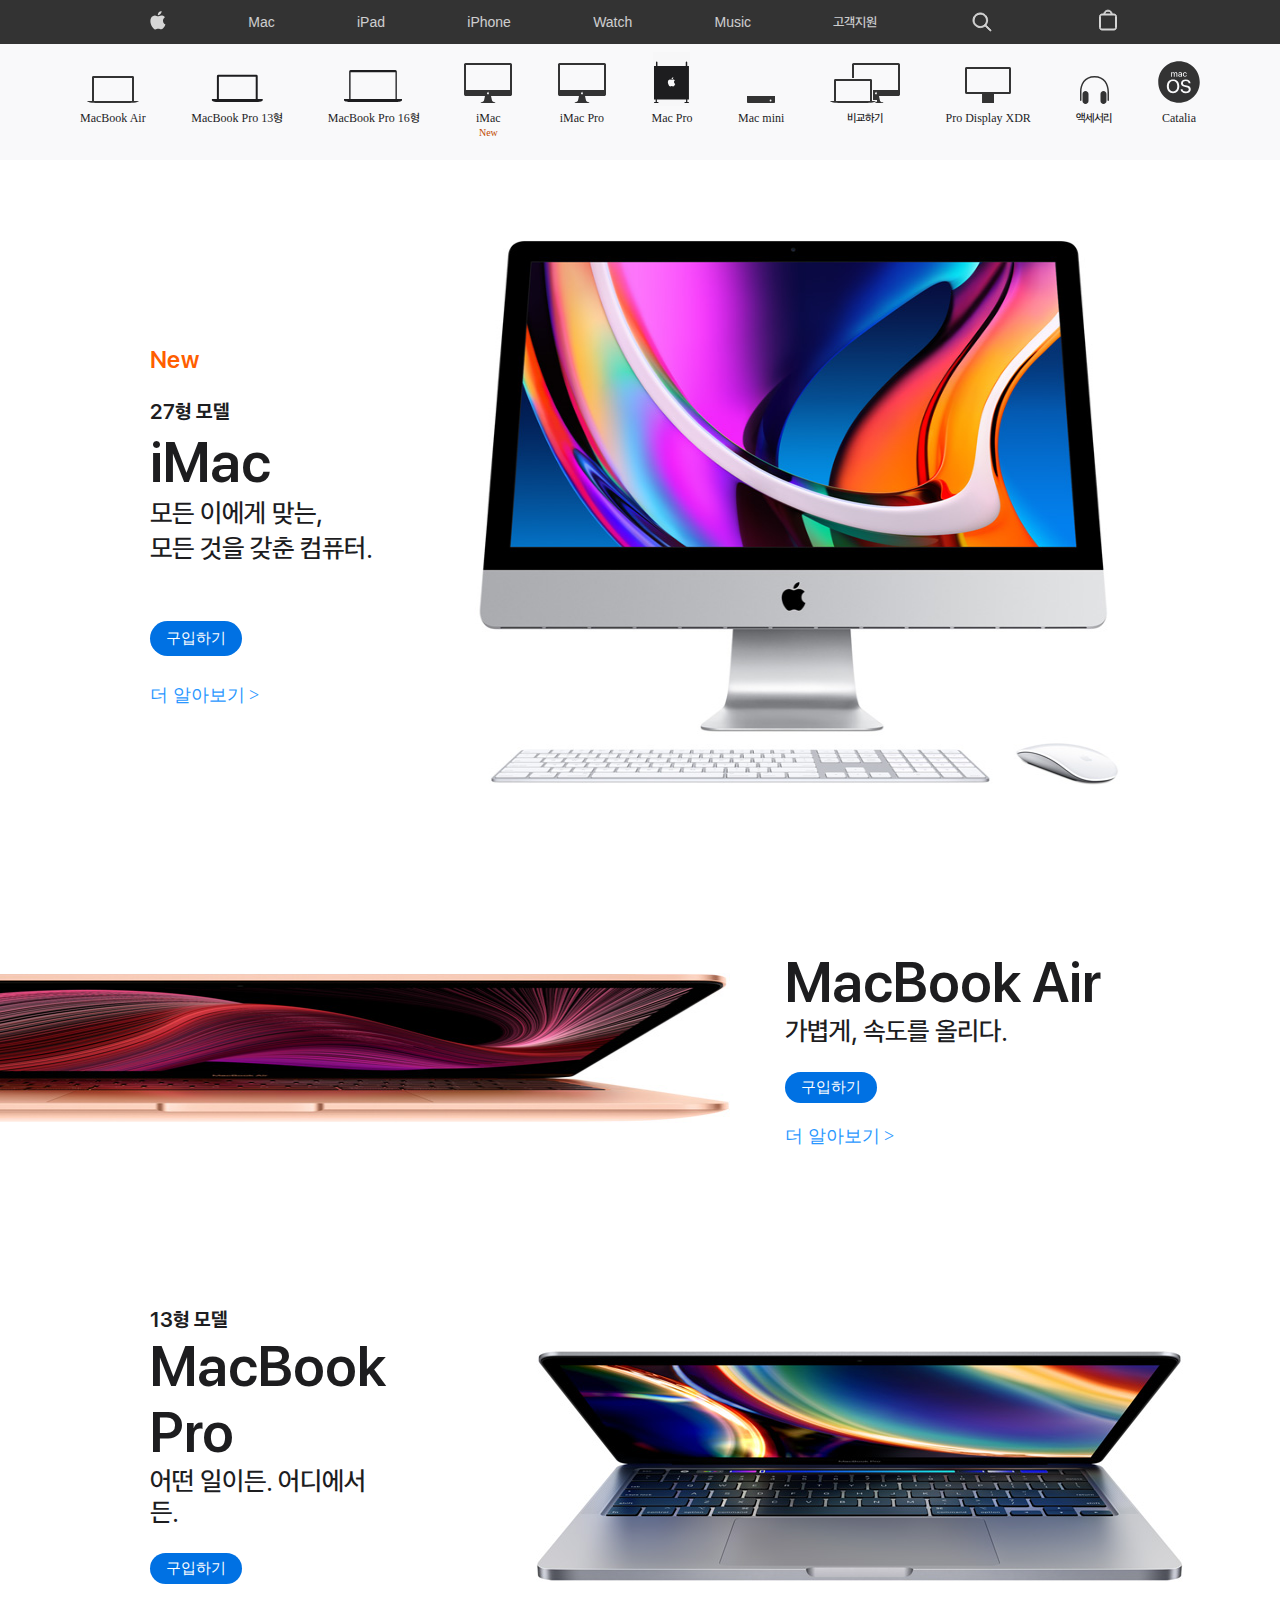
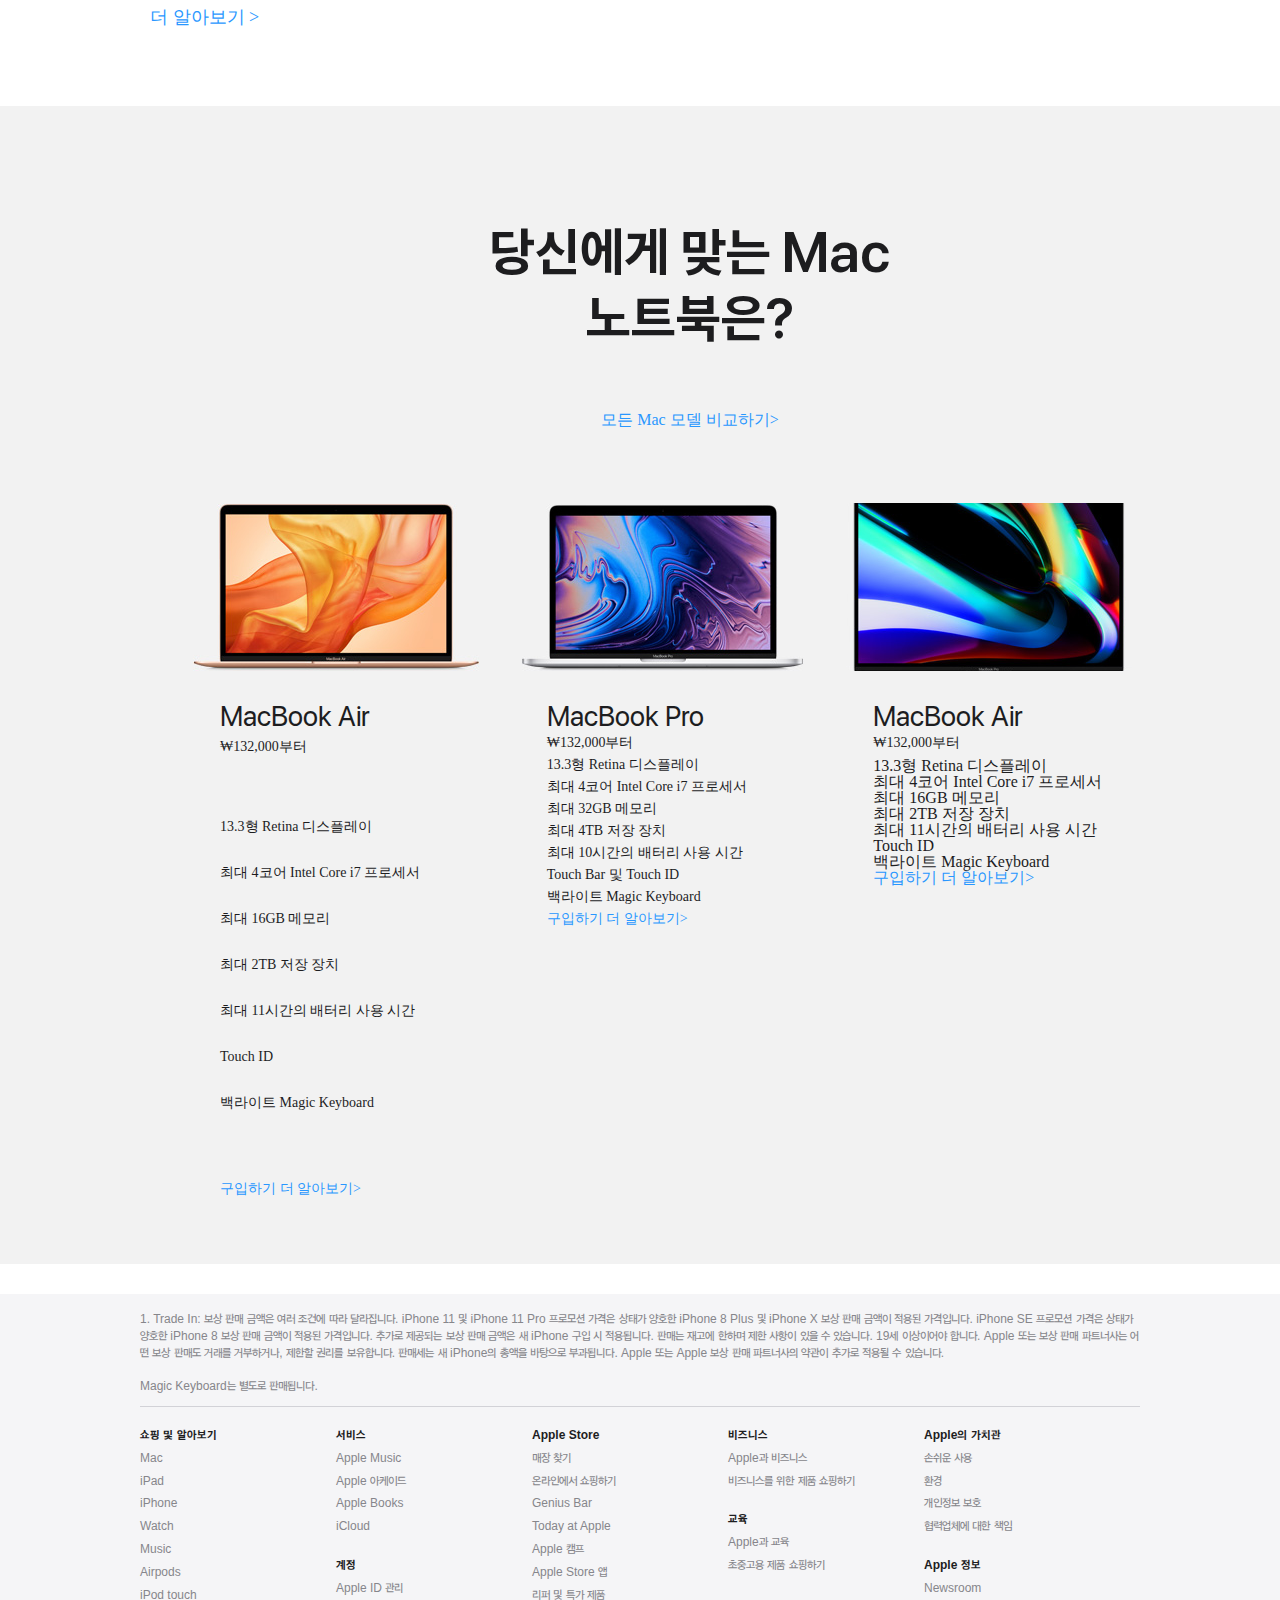
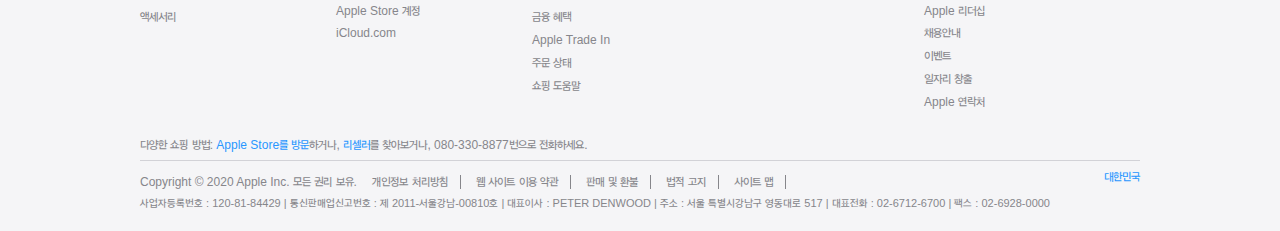
==== mac.html @ 5b9955ec "200908" ====
<html lang="en">
  <head>
    <title>Mac - Apple | by 영보</title>

    <meta charset="UTF-8" />
    <meta name="viewport" content="width=device-width, initial-scale=1.0" />

    <meta
      name="description"
      content="Apple이 제시하는 혁신적인 세상을 만나고, iPhone, iPad, Apple Watch, Mac 등을 구입하는 것은 물론, Apple 액세서리, 엔터테인먼트, 전문가 기기 지원에 대해서도 살펴볼 수 있습니다."
    />
    <meta
      name="keywords"
      content="iMac,iPhone,iPad, Macbook,Apple TV,macOS,Digital,Smartphone"
    />
    <meta name="author" content="Apple Inc." />

    <link rel="icon" type="image/x-icon" href="favicon.ico" />
    <link
      rel="icon"
      type="image/x-icon"
      href="../img/favicon_apple16.png"
      sizes="16x16"
    />

    <link rel="stylesheet" type="text/css" href="index.css" />
  </head>
  <body>
    <header>
      <!-- GNB / Global Navigation Bar -->
      <nav id="gnb">
        <ul class="nav_menu color_white_245">
          <li class="nav_menu_logo">
            <a href="index.html"><img src="img/nav_logo.svg" /></a>
          </li>
          <a href="../mac/mac.html" class="text_decoration_none">
            <li class="nav_menu_item">Mac</li>
          </a>
          <a href="../ipad/ipad.html">
            <li class="nav_menu_item">iPad</li>
          </a>
          <a href="../iphone/iphone.html">
            <li class="nav_menu_item">iPhone</li>
          </a>
          <a href="../watch/watch.html">
            <li class="nav_menu_item">Watch</li>
          </a>
          <a href="../music/music.html">
            <li class="nav_menu_item">Music</li>
          </a>
          <a href="../support/support.html">
            <li class="nav_menu_item">고객지원</li>
          </a>
          <a href="">
            <li class="nav_menu_item"><img src="img/nav_search.svg" /></li>
          </a>
          <a href="">
            <li class="nav_menu_item"><img src="img/nav_store.svg" /></li>
          </a>
        </ul>
      </nav>

      <!-- Mac Page LNB / Local Navigation Bar -->
      <nav id="lnb_mac">
        <ul class="lnb_menu">
          <li>
            <a href=""
              ><figure class="lnb_menu_icon_macbookair"></figure>
              <span>MacBook Air</span></a
            >
          </li>
          <li>
            <a href=""
              ><figure class="lnb_menu_icon_macbookpro13"></figure>
              <span>MacBook Pro 13형</span></a
            >
          </li>
          <li>
            <a href=""
              ><figure class="lnb_menu_icon_macbookpro16"></figure>
              <span>MacBook Pro 16형</span></a
            >
          </li>
          <li>
            <a href=""
              ><figure class="lnb_menu_icon_imac"></figure>
              <span>iMac</span> <span class="lnb_menu_span_new">New</span></a
            >
          </li>
          <li>
            <a href=""
              ><figure class="lnb_menu_icon_imacpro"></figure>
              <span>iMac Pro</span></a
            >
          </li>
          <li>
            <a href=""
              ><figure class="lnb_menu_icon_macpro"></figure>
              <span>Mac Pro</span></a
            >
          </li>
          <li>
            <a href=""
              ><figure class="lnb_menu_icon_macmini"></figure>
              <span>Mac mini</span></a
            >
          </li>
          <li>
            <a href=""
              ><figure class="lnb_menu_icon_maccomp"></figure>
              <span>비교하기</span></a
            >
          </li>
          <li>
            <a href=""
              ><figure class="lnb_menu_icon_prodisplayxdr"></figure>
              <span>Pro Display XDR</span></a
            >
          </li>
          <li>
            <a href=""
              ><figure class="lnb_menu_icon_macacc"></figure>
              <span>액세서리</span></a
            >
          </li>
          <li>
            <a href=""
              ><figure class="lnb_menu_icon_macosx"></figure>
              <span>Catalia</span></a
            >
          </li>
        </ul>
      </nav>
    </header>

    <main>
      <section id="hero">
        <div class="hero_imac_wrap">
          <div class="hero_imac_text">
            <h2>
              <span class="h2_New"> New </span>
              <span class="h2_subtitle_21"> 27형 모델 </span>
              iMac
            </h2>
            <h3>
              모든 이에게 맞는,<br />
              모든 것을 갖춘 컴퓨터.
            </h3>
            <div class="hero_imac_link">
              <a href="" class="hero_imac_link_buy">구입하기</a>
            </div>
            <div class="hero_imac_more"><a href="">더 알아보기 &#62; </a></div>
          </div>
          <div class="hero_imac_img">
            <!-- <img src="mac/img/hero_imac.jpg" /> -->
            <figure></figure>
          </div>
        </div>

        <div class="hero_macbookair_wrap">
          <div class="hero_macbookair_img">
            <!-- <img src="mac/img/hero_imac.jpg" /> -->
            <figure></figure>
          </div>
          <div class="hero_macbookair_text">
            <h2>MacBook Air</h2>
            <h3>가볍게, 속도를 올리다.</h3>
            <div class="hero_macbookair_link">
              <a href="" class="hero_macbookair_link_buy">구입하기</a>
            </div>
            <div class="hero_macbookair_more">
              <a href="">더 알아보기 &#62; </a>
            </div>
          </div>
        </div>

        <div class="hero_macbookpro_wrap">
          <div class="hero_macbookpro_text">
            <div class="hero_macbookpro_text-inside">
              <span class="h2_subtitle_21">13형 모델</span>
              <h2>MacBook Pro</h2>
              <h3>어떤 일이든. 어디에서든.</h3>
            </div>
            <div class="hero_macbookpro_link">
              <a href="" class="hero_macbookpro_link_buy">구입하기</a>
            </div>
            <div class="hero_macbookpro_more">
              <a href="">더 알아보기 &#62; </a>
            </div>
          </div>
          <div class="hero_macbookpro_img">
            <!-- <img src="mac/img/hero_macbookpro.jpg" /> -->
            <figure></figure>
          </div>
        </div>
      </section>

      <section id="macbook_compare">
        <div class="macbook_compare_wrap">
          <h2 class="macbook_compare_title">
            당신에게 맞는 Mac<br />노트북은?
          </h2>
          <div class="macbook_compare_link">
            <a href="">모든 Mac 모델 비교하기&#62;</a>
          </div>

          <div class="macbook_model_wrap">
            <div class="macbook_model_1">
              <div>
                <figure></figure>
                <h3>MacBook Air</h3>
                <h4>&#8361;132,000부터</h4>
              </div>

              <ul>
                <li>13.3형 Retina 디스플레이</li>
                <li>최대 4코어 Intel Core i7 프로세서</li>
                <li>최대 16GB 메모리</li>
                <li>최대 2TB 저장 장치</li>
                <li>최대 11시간의 배터리 사용 시간</li>
                <li>Touch ID</li>
                <li>백라이트 Magic Keyboard</li>
              </ul>

              <div class="macbook_model_1_link">
                <a href="">구입하기</a>
                <a href="">더 알아보기&#62;</a>
              </div>
            </div>

            <div class="macbook_model_2">
              <div>
                <figure></figure>
                <h3>MacBook Pro</h3>
                <h4>&#8361;132,000부터</h4>
              </div>

              <ul>
                <li>13.3형 Retina 디스플레이</li>
                <li>최대 4코어 Intel Core i7 프로세서</li>
                <li>최대 32GB 메모리</li>
                <li>최대 4TB 저장 장치</li>
                <li>최대 10시간의 배터리 사용 시간</li>
                <li>Touch Bar 및 Touch ID</li>
                <li>백라이트 Magic Keyboard</li>
              </ul>

              <div>
                <a href="">구입하기</a>
                <a href="">더 알아보기&#62;</a>
              </div>
            </div>

            <div class="macbook_model_3">
              <div>
                <figure></figure>
                <h3>MacBook Air</h3>
                <h4>&#8361;132,000부터</h4>
              </div>

              <ul>
                <li>13.3형 Retina 디스플레이</li>
                <li>최대 4코어 Intel Core i7 프로세서</li>
                <li>최대 16GB 메모리</li>
                <li>최대 2TB 저장 장치</li>
                <li>최대 11시간의 배터리 사용 시간</li>
                <li>Touch ID</li>
                <li>백라이트 Magic Keyboard</li>
              </ul>

              <div>
                <a href="">구입하기</a>
                <a href="">더 알아보기&#62;</a>
              </div>
            </div>
          </div>
        </div>
      </section>
    </main>

    <footer>
      <div class="footer_wrap">
        <p class="footer_note">
          1. Trade In: 보상 판매 금액은 여러 조건에 따라 달라집니다. iPhone 11
          및 iPhone 11 Pro 프로모션 가격은 상태가 양호한 iPhone 8 Plus 및 iPhone
          X 보상 판매 금액이 적용된 가격입니다. iPhone SE 프로모션 가격은 상태가
          양호한 iPhone 8 보상 판매 금액이 적용된 가격입니다. 추가로 제공되는
          보상 판매 금액은 새 iPhone 구입 시 적용됩니다. 판매는 재고에 한하며
          제한 사항이 있을 수 있습니다. 19세 이상이어야 합니다. Apple 또는 보상
          판매 파트너사는 어떤 보상 판매도 거래를 거부하거나, 제한할 권리를
          보유합니다. 판매세는 새 iPhone의 총액을 바탕으로 부과됩니다. Apple
          또는 Apple 보상 판매 파트너사의 약관이 추가로 적용될 수 있습니다.<br />
          <br />
          Magic Keyboard는 별도로 판매됩니다.
        </p>

        <div class="footer_menu">
          <!-- 전체 그룹핑 -->
          <div class="footer_menu_column">
            <!-- 1단 -->
            <ul class="footer_menu_group">
              <li class="footer_menu_item font_weight_600 color_gray_29">
                쇼핑 및 알아보기
              </li>
              <li class="footer_menu_item">
                <a href="" class="footer_menu_item_text">Mac</a>
              </li>
              <li class="footer_menu_item"><a href="">iPad</a></li>
              <li class="footer_menu_item"><a href="">iPhone</a></li>
              <li class="footer_menu_item"><a href="">Watch</a></li>
              <li class="footer_menu_item"><a href="">Music</a></li>
              <li class="footer_menu_item"><a href="">Airpods</a></li>
              <li class="footer_menu_item"><a href="">iPod touch</a></li>
              <li class="footer_menu_item"><a href="">액세서리</a></li>
            </ul>
          </div>
          <div class="footer_menu_column">
            <!-- 2단 -->
            <ul class="footer_menu_group">
              <li>서비스</li>
              <li><a href="">Apple Music</a></li>
              <li><a href="">Apple 아케이드</a></li>
              <li><a href="">Apple Books</a></li>
              <li><a href="">iCloud</a></li>
            </ul>
            <br />
            <ul class="footer_menu_group">
              <li>계정</li>
              <li><a href="">Apple ID 관리</a></li>
              <li><a href="">Apple Store 계정</a></li>
              <li><a href="">iCloud.com</a></li>
            </ul>
          </div>

          <div class="footer_menu_column">
            <!-- 3단 -->
            <ul class="footer_menu_group">
              <li>Apple Store</li>
              <li><a href="">매장 찾기</a></li>
              <li><a href="">온라인에서 쇼핑하기</a></li>
              <li><a href="">Genius Bar</a></li>
              <li><a href="">Today at Apple</a></li>
              <li><a href="">Apple 캠프</a></li>
              <li><a href="">Apple Store 앱</a></li>
              <li><a href="">리퍼 및 특가 제품</a></li>
              <li><a href="">금융 혜택</a></li>
              <li><a href="">Apple Trade In</a></li>
              <li><a href="">주문 상태</a></li>
              <li><a href="">쇼핑 도움말</a></li>
            </ul>
          </div>
          <div class="footer_menu_column">
            <!-- 4단 -->
            <ul class="footer_menu_group">
              <li>비즈니스</li>
              <li><a href="">Apple과 비즈니스</a></li>
              <li><a href="">비즈니스를 위한 제품 쇼핑하기</a></li>
            </ul>
            <br />
            <ul class="footer_menu_group">
              <li>교육</li>
              <li><a href="">Apple과 교육</a></li>
              <li><a href="">초중고용 제품 쇼핑하기</a></li>
            </ul>
          </div>
          <div class="footer_menu_column">
            <!-- 5단 -->
            <ul class="footer_menu_group">
              <li>Apple의 가치관</li>
              <li><a href="">손쉬운 사용</a></li>
              <li><a href="">환경</a></li>
              <li><a href="">개인정보 보호</a></li>
              <li><a href="">협력업체에 대한 책임</a></li>
            </ul>
            <br />
            <ul class="footer_menu_group">
              <li>Apple 정보</li>
              <li><a href="">Newsroom</a></li>
              <li><a href="">Apple 리더십</a></li>
              <li><a href="">채용안내</a></li>
              <li><a href="">이벤트</a></li>
              <li><a href="">일자리 창출</a></li>
              <li><a href="">Apple 연락처</a></li>
            </ul>
          </div>
        </div>
        <!-- 전체 메뉴 그룹 닫음 -->

        <p class="footer_contact">
          다양한 쇼핑 방법: <a href="">Apple Store를 방문</a>하거나,
          <a href="">리셀러</a>를 찾아보거나, 080-330-8877번으로 전화하세요.
        </p>

        <div class="footer_copyright_wrap">
          <p class="footer_copyright">
            Copyright © 2020 Apple Inc. 모든 권리 보유.
            <a href="">개인정보 처리방침</a> <a href="">웹 사이트 이용 약관</a>
            <a href="">판매 및 환불</a> <a href="">법적 고지</a>
            <a href="">사이트 맵</a>
          </p>
          <p class="footer_global"><a href="">대한민국</a></p>
        </div>

        <p class="footer_address">
          <span>사업자등록번호 : 120-81-84429 |</span>
          <span>통신판매업신고번호 : 제 2011-서울강남-00810호 |</span>
          <span>대표이사 : PETER DENWOOD |</span>
          <span>주소 : 서울 특별시강남구 영동대로 517 |</span>
          <span>대표전화 : 02-6712-6700 |</span>
          <span>팩스 : 02-6928-0000</span>
        </p>
      </div>
    </footer>
  </body>
</html>
---- index.css ----
@import "reset.css";
@import "common.css";
@import "mac/mac.css";

/* 전체 스타일 */
* {
  margin: 0;
}
body {
  color: rgb(29, 29, 31);
}

/* 요소 스타일 */

/* @font-face {
         font-family: SF;
         src:url('../font/SFProKRDisplay_regular.woff2');
         } */

/* @import url('https://fonts.googleapis.com/css2?family=Nanum+Myeongjo&display=swap'); */

/* @import url('https://fonts.googleapis.com/css2?family=Noto+Sans+KR:wght@100&display=swap'); */

sup {
  font-size: 8px;
}

#alert {
  margin: 44px 0 0;
}

/*  고객 공지사항 클래스 */

.alert_banner {
  padding: 16px 0;
}

/*  Hero iPhoneSE 클래스 */

.hero_iphonese {
  padding-top: 47px;
  height: 645px;
  background-image: url("img/hero_iphonese.jpg");
  background-size: 80%;
  background-repeat: no-repeat;
  background-position: center;
  margin-bottom: 12px;
}

.link_more_wrap {
  width: 230px;
  margin: 14 auto 0;
  font-family: "SF Pro KR", sans-serif;
  font-size: 21px;
  font-weight: 400;
  font-style: normal;
  line-height: 32px;
  color: #2997ff;
}

.link_buy {
  margin: 0 0 0 18px;
}

/*  Hero iPhone11 클래스 */

.hero_iphone11 {
  padding-top: 44px;
  background-image: url("img/hero_iphone11.jpg");
  height: 662px;
  background-size: 280%;
  background-repeat: no-repeat;
  background-position: center bottom;
  margin-bottom: 12px;
}

/*  Hero iPad Pro 클래스 */

.hero_ipadpro {
  padding-top: 44px;
  background-image: url("img/hero_ipadpro.jpg");
  height: 662px;
  background-size: 280%;
  background-repeat: no-repeat;
  background-position: center;
  margin-bottom: 12px;
}

/* Promotion Wrap 클래스 */

.promotion_wrap {
  display: flex;
  padding: 0 12px;
}

/*  Promotion iMac 클래스 */

.promotion_imac {
  padding-top: 47px;

  background-image: url("img/promotion_imac.jpg");
  width: 50%;
  height: 535px;
  background-size: 100%;
  background-repeat: no-repeat;
  background-position: center bottom;
  margin-bottom: 12px;
  background-color: rgb(242, 242, 242);
}

.promotion_link_more_wrap {
  width: 200px;
  margin: 14 auto 0;
  font-family: "SF Pro KR", sans-serif;
  font-size: 17px;
  font-weight: 400;
  font-style: normal;
  line-height: 21px;
  color: #2997ff;
}

.promotion_link_buy {
  margin: 0 0 0 28px;
}

/*  Promotion iPhone11 Pro 클래스 */

.promotion_iphone11pro {
  padding-top: 47px;
  background-image: url("img/promotion_iphone11pro.jpg");
  width: 50%;
  height: 535px;
  background-size: cover;
  background-repeat: no-repeat;
  background-position: center bottom;
  margin-bottom: 12px;
  background-color: rgb(29, 29, 31);
  margin: 0 0 0 12px;
}

.promotion_link_more_wrap {
  width: 200px;
  margin: 14 auto 0;
  font-family: "SF Pro KR", sans-serif;
  font-size: 17px;
  font-weight: 400;
  font-style: normal;
  line-height: 21px;
  color: #2997ff;
}

.promotion_link_buy {
  margin: 0 0 0 28px;
}

/*  Promotion Watch 클래스 */

.promotion_watch {
  padding-top: 47px;
  background-image: url("img/promotion_watch.jpg");
  width: 50%;
  height: 535px;
  background-size: 100%;
  background-repeat: no-repeat;
  background-position: center bottom;
  margin-bottom: 12px;
  background-color: rgb(250, 250, 250);
}

/*  Promotion Macbook Pro 클래스 */

.promotion_macbookpro {
  padding-top: 47px;
  background-image: url("img/promotion_macbookpro.jpg");
  width: 50%;
  height: 535px;
  background-size: cover;
  background-repeat: no-repeat;
  background-position: center bottom;
  margin-bottom: 12px;
  background-color: rgb(22, 22, 23);
  margin: 0 0 0 12px;
}

/*  Promotion Airpods 클래스 */

.promotion_airpods {
  padding-top: 47px;
  background-image: url("img/promotion_airpods.jpg");
  width: 50%;
  height: 535px;
  background-size: 120%;
  background-repeat: no-repeat;
  background-position: center bottom;
  margin-bottom: 12px;
  background-color: rgb(250, 250, 250);
}

/*  Promotion Opensales 클래스 */

.promotion_opensales {
  padding-top: 47px;
  background-image: url("img/promotion_opensales.jpg");
  width: 50%;
  height: 535px;
  background-size: cover;
  background-repeat: no-repeat;
  background-position: center bottom;
  margin-bottom: 12px;
  background-color: rgb(250, 250, 250);
  margin: 0 0 0 12px;
}
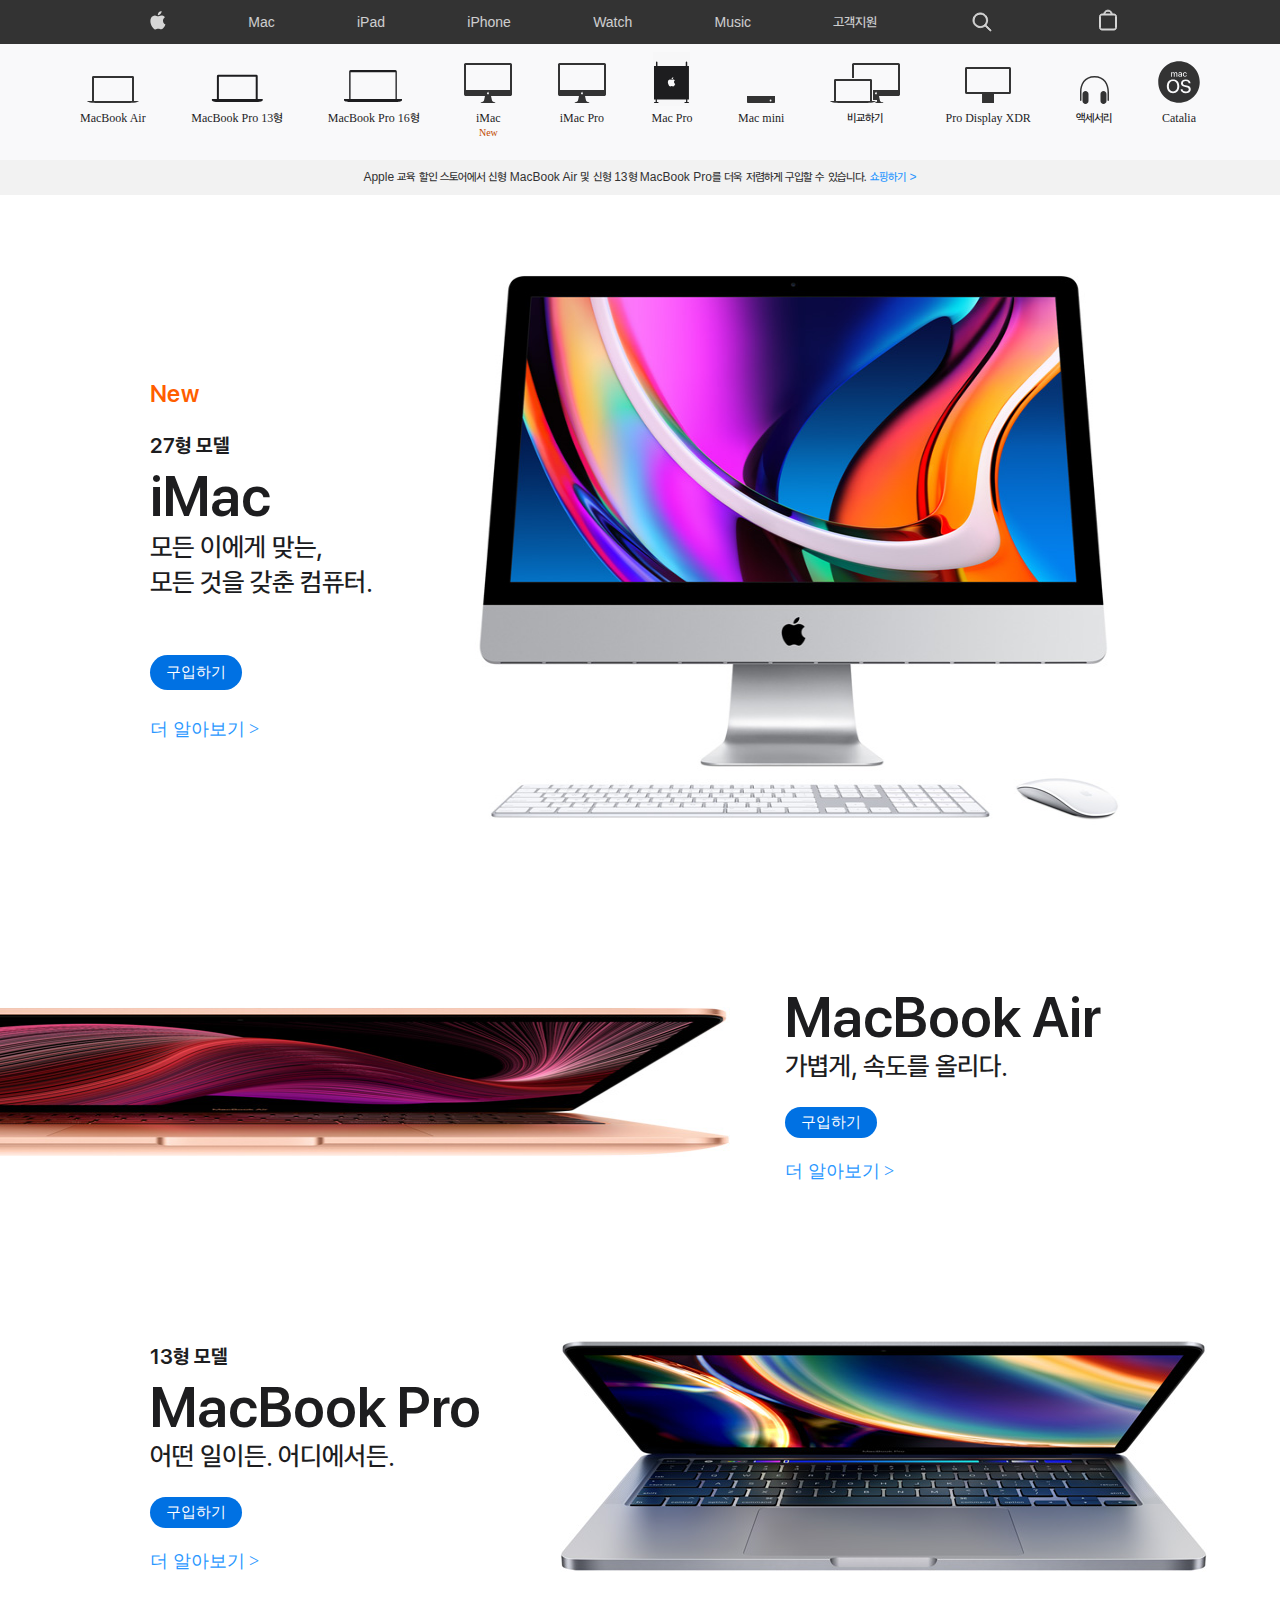
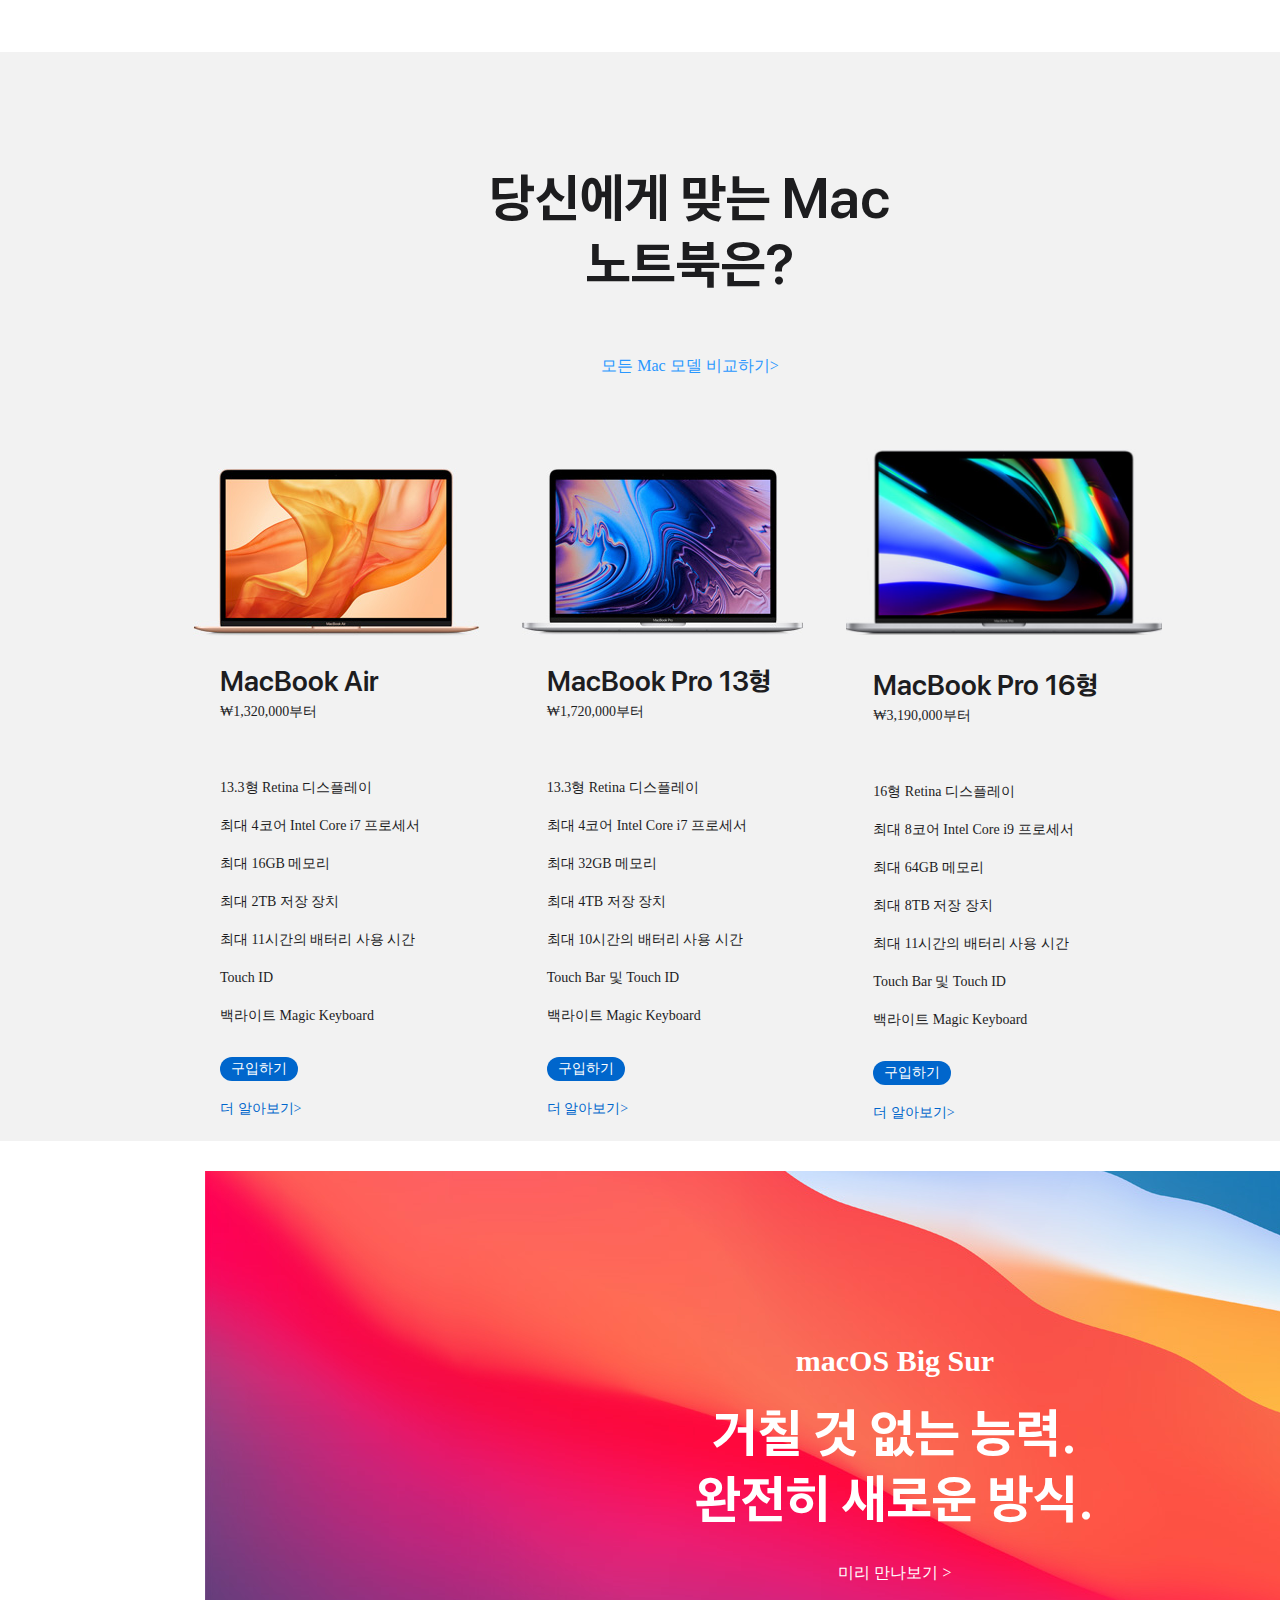
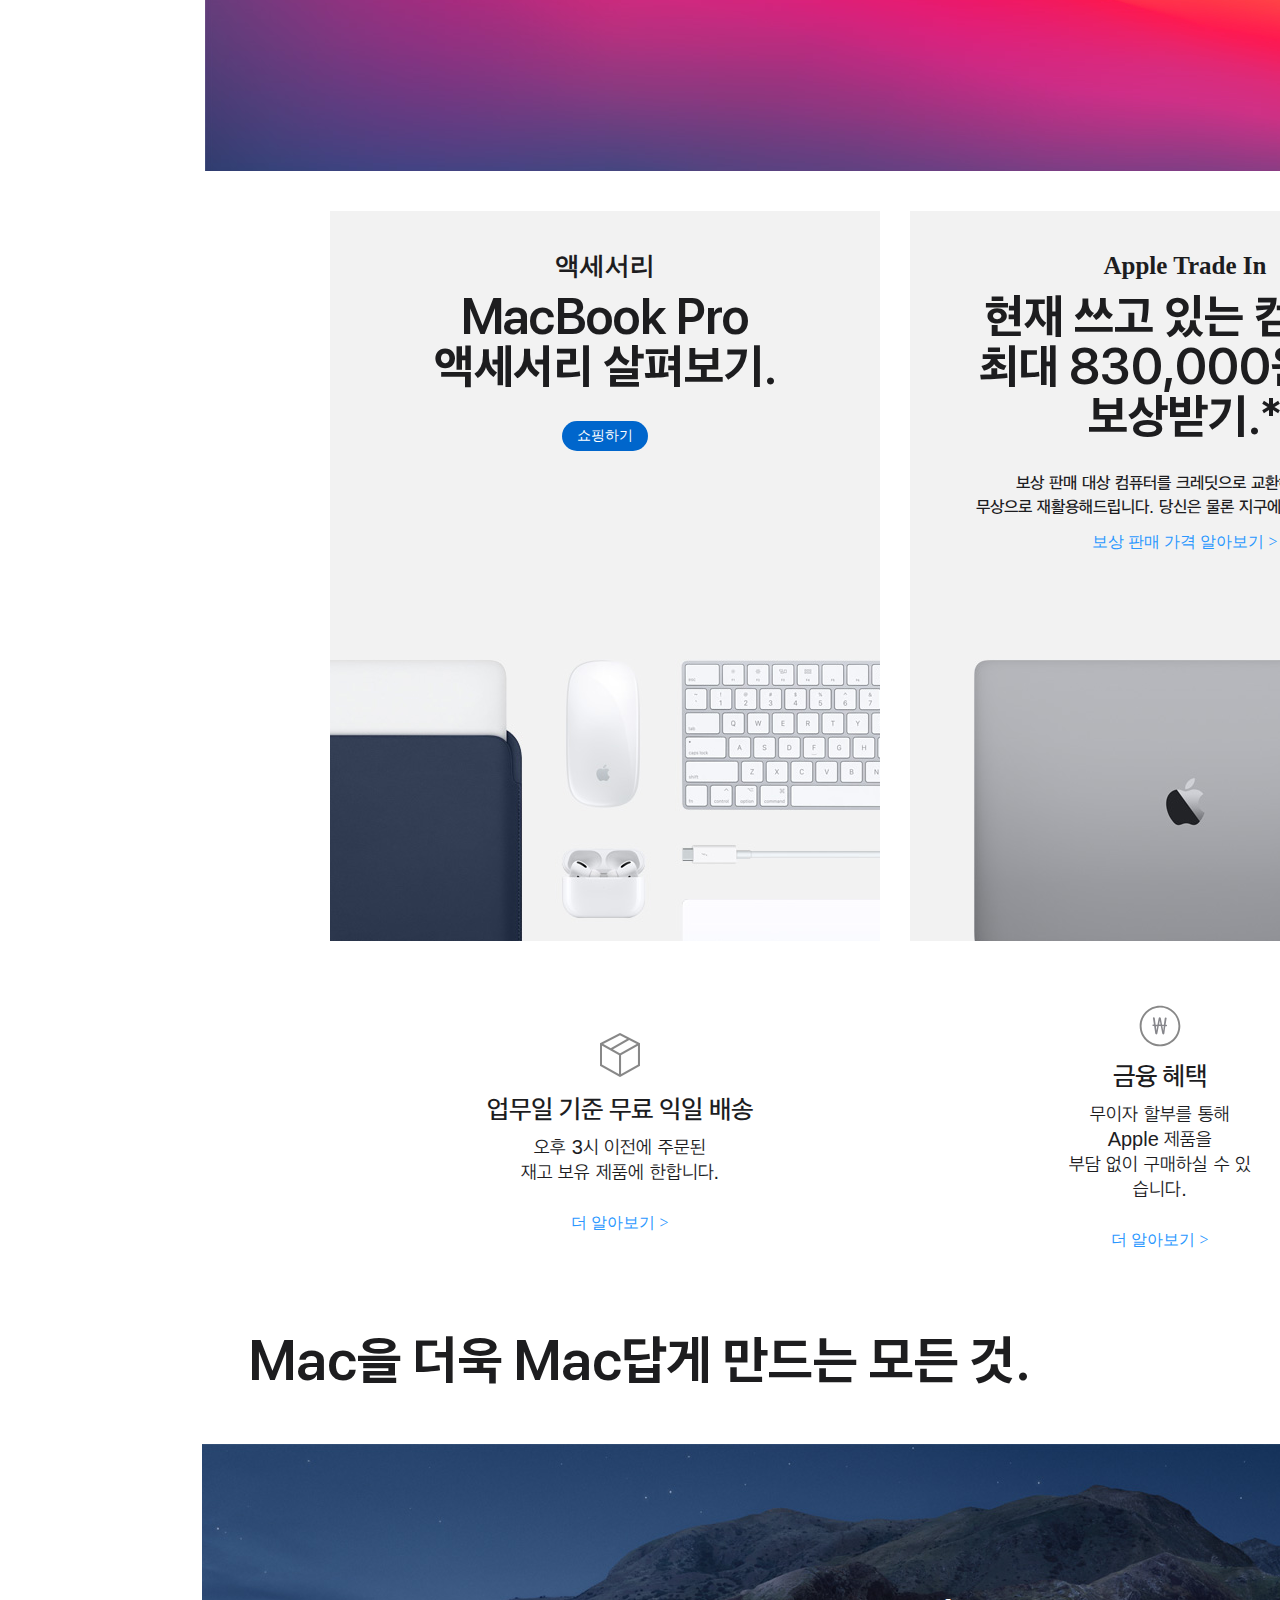
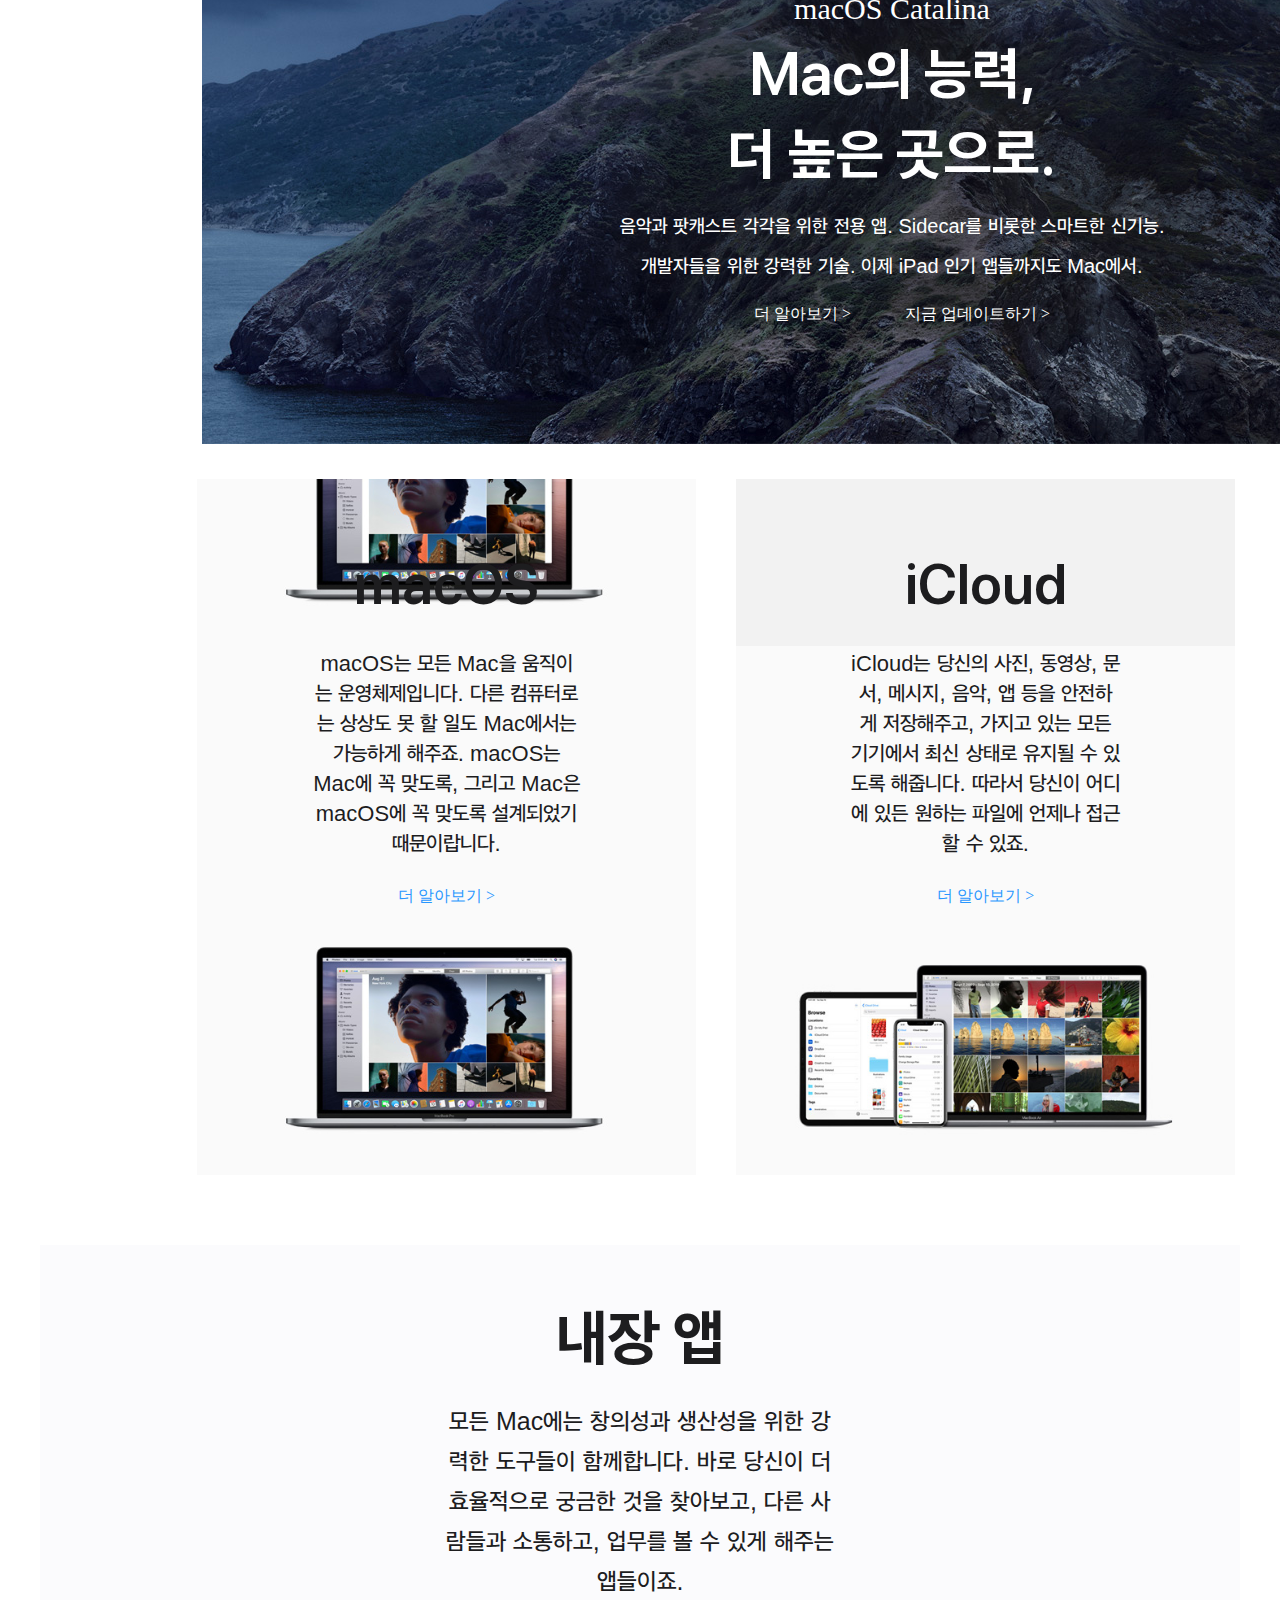
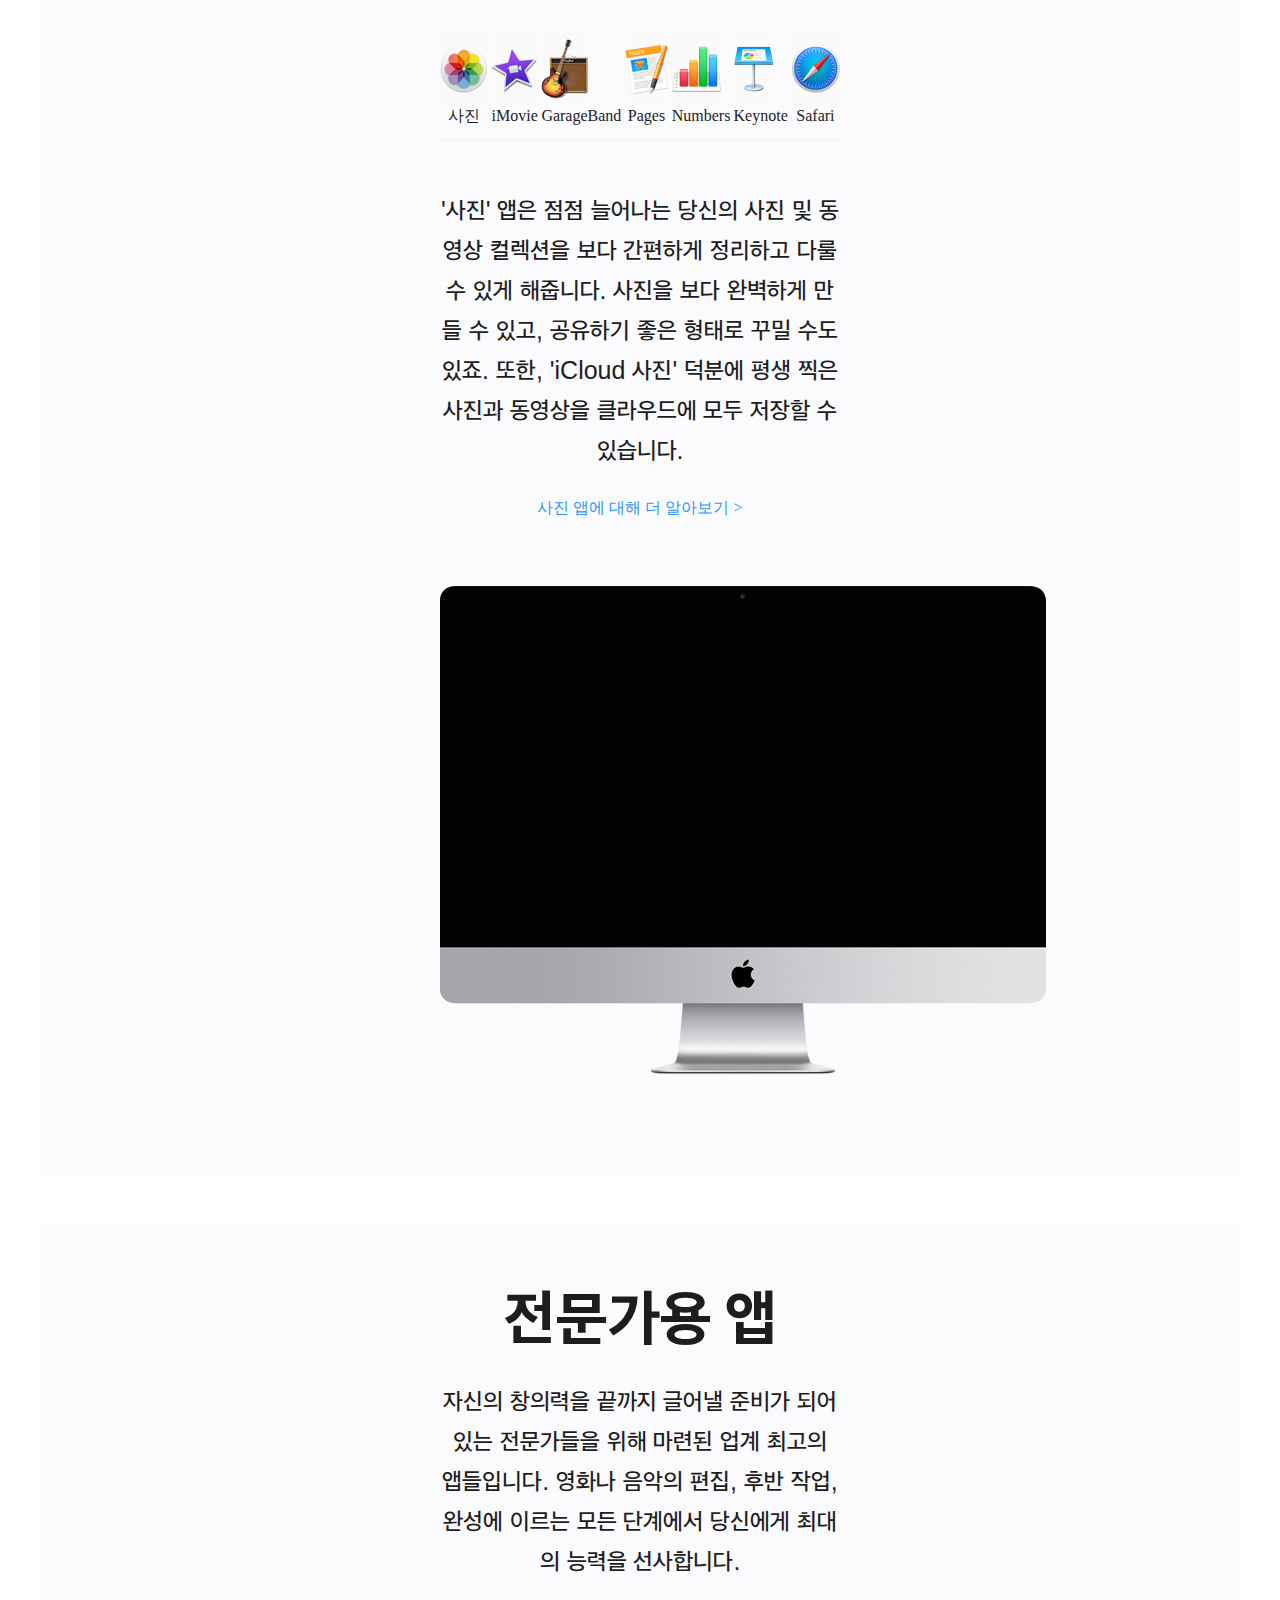
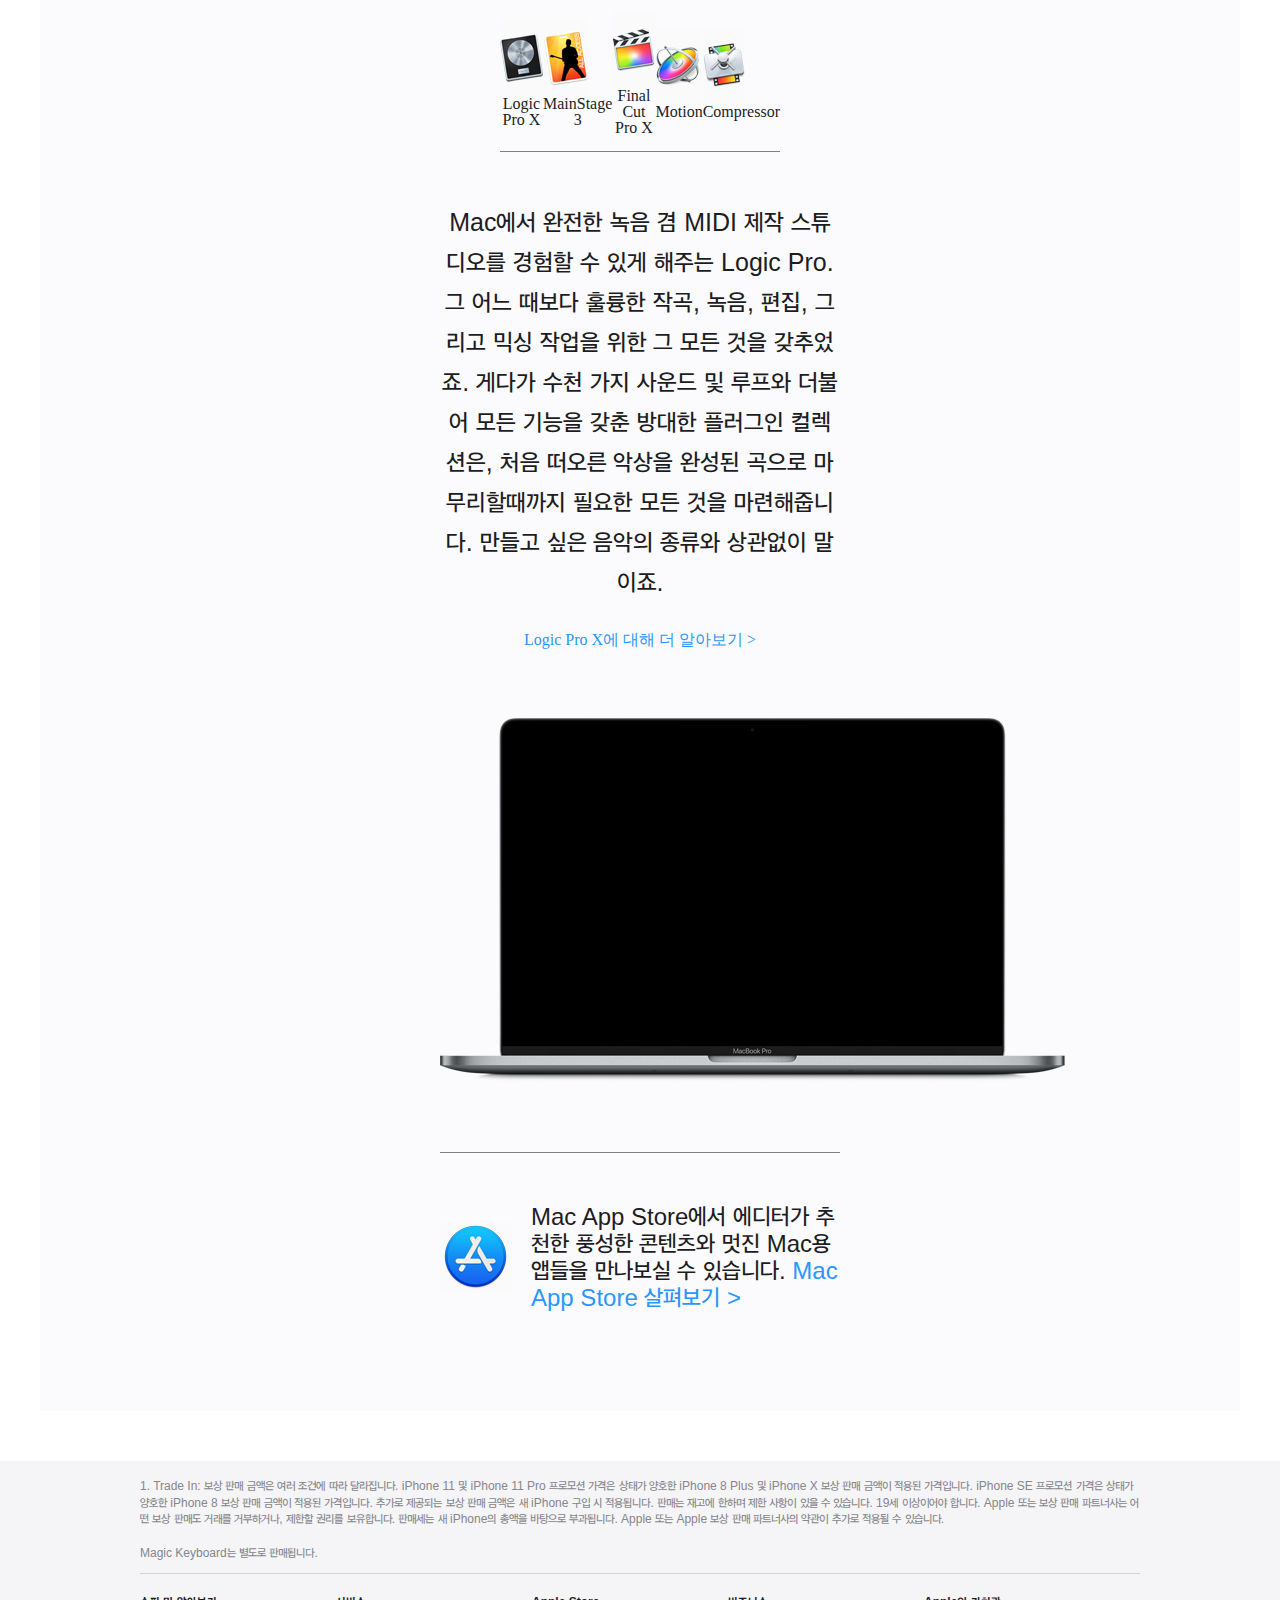
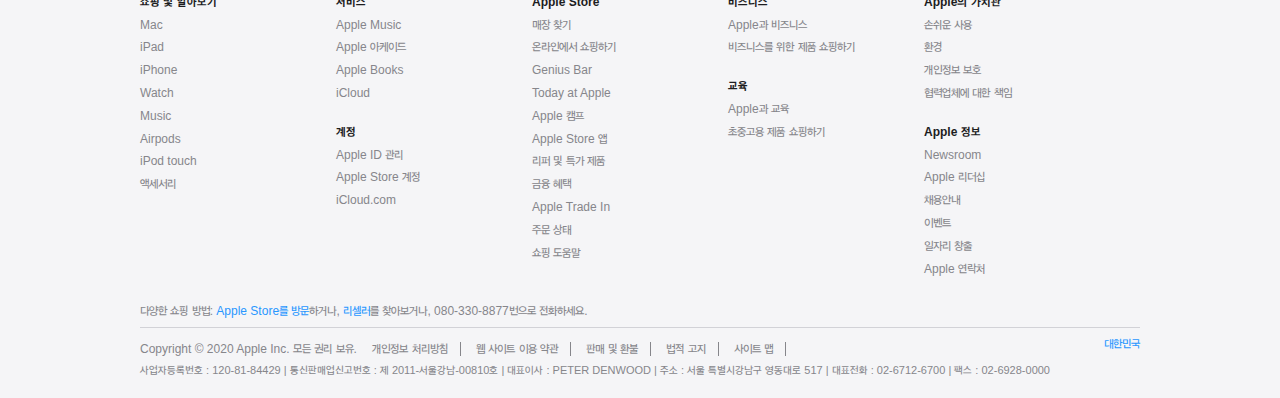
==== commit 7c0ea5da: "mac screen updated" ====
--- a/mac.html
+++ b/mac.html
@@ -134,6 +134,16 @@
     </header>
 
     <main>
+      <section class="mac_banner">
+        <div>
+          <p>
+            Apple 교육 할인 스토어에서 신형 MacBook Air 및 신형 13형 MacBook
+            Pro를 더욱 저렴하게 구입할 수 있습니다.
+            <a href=""> 쇼핑하기 &#62;</a>
+          </p>
+        </div>
+      </section>
+
       <section id="hero">
         <div class="hero_imac_wrap">
           <div class="hero_imac_text">
@@ -209,7 +219,7 @@
               <div>
                 <figure></figure>
                 <h3>MacBook Air</h3>
-                <h4>&#8361;132,000부터</h4>
+                <h4>&#8361;1,320,000부터</h4>
               </div>
 
               <ul>
@@ -231,8 +241,8 @@
             <div class="macbook_model_2">
               <div>
                 <figure></figure>
-                <h3>MacBook Pro</h3>
-                <h4>&#8361;132,000부터</h4>
+                <h3>MacBook Pro 13형</h3>
+                <h4>&#8361;1,720,000부터</h4>
               </div>
 
               <ul>
@@ -245,7 +255,7 @@
                 <li>백라이트 Magic Keyboard</li>
               </ul>
 
-              <div>
+              <div class="macbook_model_2_link">
                 <a href="">구입하기</a>
                 <a href="">더 알아보기&#62;</a>
               </div>
@@ -254,24 +264,284 @@
             <div class="macbook_model_3">
               <div>
                 <figure></figure>
-                <h3>MacBook Air</h3>
-                <h4>&#8361;132,000부터</h4>
+                <h3>MacBook Pro 16형</h3>
+                <h4>&#8361;3,190,000부터</h4>
               </div>
 
               <ul>
-                <li>13.3형 Retina 디스플레이</li>
-                <li>최대 4코어 Intel Core i7 프로세서</li>
-                <li>최대 16GB 메모리</li>
-                <li>최대 2TB 저장 장치</li>
+                <li>16형 Retina 디스플레이</li>
+                <li>최대 8코어 Intel Core i9 프로세서</li>
+                <li>최대 64GB 메모리</li>
+                <li>최대 8TB 저장 장치</li>
                 <li>최대 11시간의 배터리 사용 시간</li>
-                <li>Touch ID</li>
+                <li>Touch Bar 및 Touch ID</li>
                 <li>백라이트 Magic Keyboard</li>
               </ul>
 
-              <div>
+              <div class="macbook_model_3_link">
                 <a href="">구입하기</a>
                 <a href="">더 알아보기&#62;</a>
               </div>
+            </div>
+          </div>
+        </div>
+      </section>
+      <section>
+        <div class="macosx">
+          <figure>
+            <div class="macosx__text">
+              <span>macOS Big Sur</span>
+              <h2>거칠 것 없는 능력.<br />완전히 새로운 방식.</h2>
+              <a href="">미리 만나보기 > </a>
+            </div>
+          </figure>
+        </div>
+      </section>
+      <section>
+        <div class="mac_accessory_tradein">
+          <div class="mac_accessory_wrap">
+            <div class="mac_accessory">
+              <span> 액세서리 </span>
+              <h2>MacBook Pro <br />액세서리 살펴보기.</h2>
+              <a href="">쇼핑하기</a>
+            </div>
+          </div>
+          <div class="mac_tradein_wrap">
+            <div class="mac_tradein">
+              <span>Apple Trade In</span>
+              <h2>
+                현재 쓰고 있는 컴퓨터, <br />최대 830,000원까지 보상받기.*
+              </h2>
+              <p>
+                보상 판매 대상 컴퓨터를 크레딧으로 교환해드리거나,
+                <br />무상으로 재활용해드립니다. 당신은 물론 지구에게도 좋은
+                일이죠.
+              </p>
+              <a href="">보상 판매 가격 알아보기 > </a>
+            </div>
+          </div>
+        </div>
+        <div class="mac_delivery_menu">
+          <div class="mac_delivery_wrap">
+            <div class="mac_delivery">
+              <img src="mac/img/icon-delivery__c1ylwt2ifvki_large.png" />
+              <h3>업무일 기준 무료 익일 배송</h3>
+              <p>오후 3시 이전에 주문된<br />재고 보유 제품에 한합니다.</p>
+              <a href="">더 알아보기 ></a>
+            </div>
+          </div>
+          <div class="mac_finance_wrap">
+            <div class="mac_finance">
+              <img src="mac/img/icon-finance__bz6oi5bk7f2a_large.svg" />
+              <h3>금융 혜택</h3>
+              <p>
+                무이자 할부를 통해 Apple 제품을 <br />
+                부담 없이 구매하실 수 있습니다.
+              </p>
+              <a href="">더 알아보기 > </a>
+            </div>
+          </div>
+        </div>
+      </section>
+      <section>
+        <div class="macosx_catalina_wrap">
+          <div class="macosx_catalina_title">
+            <h2>Mac을 더욱 Mac답게 만드는 모든 것.</h2>
+          </div>
+          <div class="macosx_catalina">
+            <div class="macosx_catalina_text">
+              <span>macOS Catalina</span>
+              <h3>Mac의 능력,<br />더 높은 곳으로.</h3>
+              <p>
+                음악과 팟캐스트 각각을 위한 전용 앱. Sidecar를 비롯한 스마트한
+                신기능. <br />개발자들을 위한 강력한 기술. 이제 iPad 인기
+                앱들까지도 Mac에서.
+              </p>
+            </div>
+            <div class="macosx_catalina_link">
+              <a href="">더 알아보기 ></a>
+              <a href="">지금 업데이트하기 ></a>
+            </div>
+          </div>
+
+          <div class="macosx_catalina_int_os">
+            <div class="macosx_catalina_int_os_wrap">
+              <div>
+                <h2>macOS</h2>
+                <p>
+                  macOS는 모든 Mac을 움직이는 운영체제입니다. 다른 컴퓨터로는
+                  상상도 못 할 일도 Mac에서는 가능하게 해주죠. macOS는 Mac에 꼭
+                  맞도록, 그리고 Mac은 macOS에 꼭 맞도록 설계되었기
+                  때문이랍니다.
+                </p>
+                <a href="">더 알아보기 ></a>
+              </div>
+            </div>
+            <div class="macosx_catalina_int_icloud_wrap">
+              <div>
+                <h2>iCloud</h2>
+                <p>
+                  iCloud는 당신의 사진, 동영상, 문서, 메시지, 음악, 앱 등을
+                  안전하게 저장해주고, 가지고 있는 모든 기기에서 최신 상태로
+                  유지될 수 있도록 해줍니다. 따라서 당신이 어디에 있든 원하는
+                  파일에 언제나 접근할 수 있죠.
+                </p>
+                <a href="">더 알아보기 ></a>
+              </div>
+            </div>
+          </div>
+        </div>
+      </section>
+      <section>
+        <div class="builtin_app_wrap">
+          <div class="builtin_app_text">
+            <h2>내장 앱</h2>
+            <p>
+              모든 Mac에는 창의성과 생산성을 위한 강력한 도구들이 함께합니다.
+              바로 당신이 더 효율적으로 궁금한 것을 찾아보고, 다른 사람들과
+              소통하고, 업무를 볼 수 있게 해주는 앱들이죠.
+            </p>
+          </div>
+          <div>
+            <ul class="builtin_app_icon">
+              <li>
+                <img
+                  src="mac/img/nav_icon_photos__be1o2c9r0tte_large.jpg
+              "
+                />
+                <span class="builtin_app_icon_name">사진</span>
+              </li>
+              <li>
+                <img
+                  src="mac/img/nav_icon_imovie__fjbpalydzvau_large.jpg"
+                  alt=""
+                />
+                <span class="builtin_app_icon_name">iMovie</span>
+              </li>
+              <li>
+                <img
+                  src="mac/img/nav_icon_garageband__db9rqf6lsj42_large.jpg"
+                  alt=""
+                />
+                <span class="builtin_app_icon_name">GarageBand</span>
+              </li>
+              <li>
+                <img
+                  src="mac/img/nav_icon_pages__cxpqbtzb0ei6_large.jpg"
+                  alt=""
+                />
+                <span class="builtin_app_icon_name">Pages</span>
+              </li>
+              <li>
+                <img
+                  src="mac/img/nav_icon_numbers__lnkz59st71my_large.jpg"
+                  alt=""
+                />
+                <span class="builtin_app_icon_name">Numbers</span>
+              </li>
+              <li>
+                <img
+                  src="mac/img/nav_icon_keynote__eh2evx16ovwy_large.jpg"
+                  alt=""
+                />
+                <span class="builtin_app_icon_name">Keynote</span>
+              </li>
+              <li>
+                <img
+                  src="mac/img/nav_icon_safari__b1g559mlc05e_large.jpg"
+                  alt=""
+                />
+                <span class="builtin_app_icon_name">Safari</span>
+              </li>
+            </ul>
+          </div>
+          <div class="builtin_app_text">
+            <p>
+              '사진' 앱은 점점 늘어나는 당신의 사진 및 동영상 컬렉션을 보다
+              간편하게 정리하고 다룰 수 있게 해줍니다. 사진을 보다 완벽하게 만들
+              수 있고, 공유하기 좋은 형태로 꾸밀 수도 있죠. 또한, 'iCloud 사진'
+              덕분에 평생 찍은 사진과 동영상을 클라우드에 모두 저장할 수
+              있습니다.
+            </p>
+            <a href="">사진 앱에 대해 더 알아보기 > </a>
+          </div>
+          <div class="builtin_app_photo">
+            <img src="mac/img/bia_hw__c24tw208jtqq_large.png" alt="" />
+          </div>
+        </div>
+
+        <div class="professional_app_wrap">
+          <div class="professional_app_text">
+            <h2>전문가용 앱</h2>
+            <p>
+              자신의 창의력을 끝까지 글어낼 준비가 되어 있는 전문가들을 위해
+              마련된 업계 최고의 앱들입니다. 영화나 음악의 편집, 후반 작업,
+              완성에 이르는 모든 단계에서 당신에게 최대의 능력을 선사합니다.
+            </p>
+          </div>
+          <div>
+            <ul class="professional_app_icon">
+              <li>
+                <img
+                  src="mac/img/nav_icon_logicpro__ekcokamedwom_large.jpg
+              "
+                />
+                <span class="professional_app_icon_name">Logic Pro X</span>
+              </li>
+              <li>
+                <img
+                  src="mac/img/nav_icon_mainstage__f50oa0innquu_large.jpg"
+                  alt=""
+                />
+                <span class="professional_app_icon_name">MainStage 3</span>
+              </li>
+              <li>
+                <img
+                  src="mac/img/nav_icon_finalcut__glx6n18tcve6_large.jpg"
+                  alt=""
+                />
+                <span class="professional_app_icon_name">Final Cut Pro X</span>
+              </li>
+              <li>
+                <img
+                  src="mac/img/nav_icon_motion__donple8hrze6_large.jpg"
+                  alt=""
+                />
+                <span class="professional_app_icon_name">Motion</span>
+              </li>
+              <li>
+                <img
+                  src="mac/img/nav_icon_compressor__eog4mqo6742u_large.jpg"
+                  alt=""
+                />
+                <span class="professional_app_icon_name">Compressor</span>
+              </li>
+            </ul>
+          </div>
+          <div class="professional_app_text">
+            <p>
+              Mac에서 완전한 녹음 겸 MIDI 제작 스튜디오를 경험할 수 있게 해주는
+              Logic Pro. 그 어느 때보다 훌륭한 작곡, 녹음, 편집, 그리고 믹싱
+              작업을 위한 그 모든 것을 갖추었죠. 게다가 수천 가지 사운드 및
+              루프와 더불어 모든 기능을 갖춘 방대한 플러그인 컬렉션은, 처음
+              떠오른 악상을 완성된 곡으로 마무리할때까지 필요한 모든 것을
+              마련해줍니다. 만들고 싶은 음악의 종류와 상관없이 말이죠.
+            </p>
+            <a href="">Logic Pro X에 대해 더 알아보기 > </a>
+          </div>
+          <div class="professional_app_photo">
+            <img src="mac/img/gallery_hw__cbvti5bi8vxy_large.png" alt="" />
+          </div>
+          <div class="professional_app_appstore">
+            <div>
+              <img src="mac/img/icon_appstore__fohlf3kfo26i_large.png" alt="" />
+            </div>
+            <div class="professional_app_appstore_text">
+              <p>
+                Mac App Store에서 에디터가 추천한 풍성한 콘텐츠와 멋진 Mac용
+                앱들을 만나보실 수 있습니다.
+                <a href=""> Mac App Store 살펴보기 > </a>
+              </p>
             </div>
           </div>
         </div>
@@ -349,6 +619,7 @@
               <li><a href="">쇼핑 도움말</a></li>
             </ul>
           </div>
+
           <div class="footer_menu_column">
             <!-- 4단 -->
             <ul class="footer_menu_group">
@@ -384,6 +655,7 @@
             </ul>
           </div>
         </div>
+
         <!-- 전체 메뉴 그룹 닫음 -->
 
         <p class="footer_contact">
